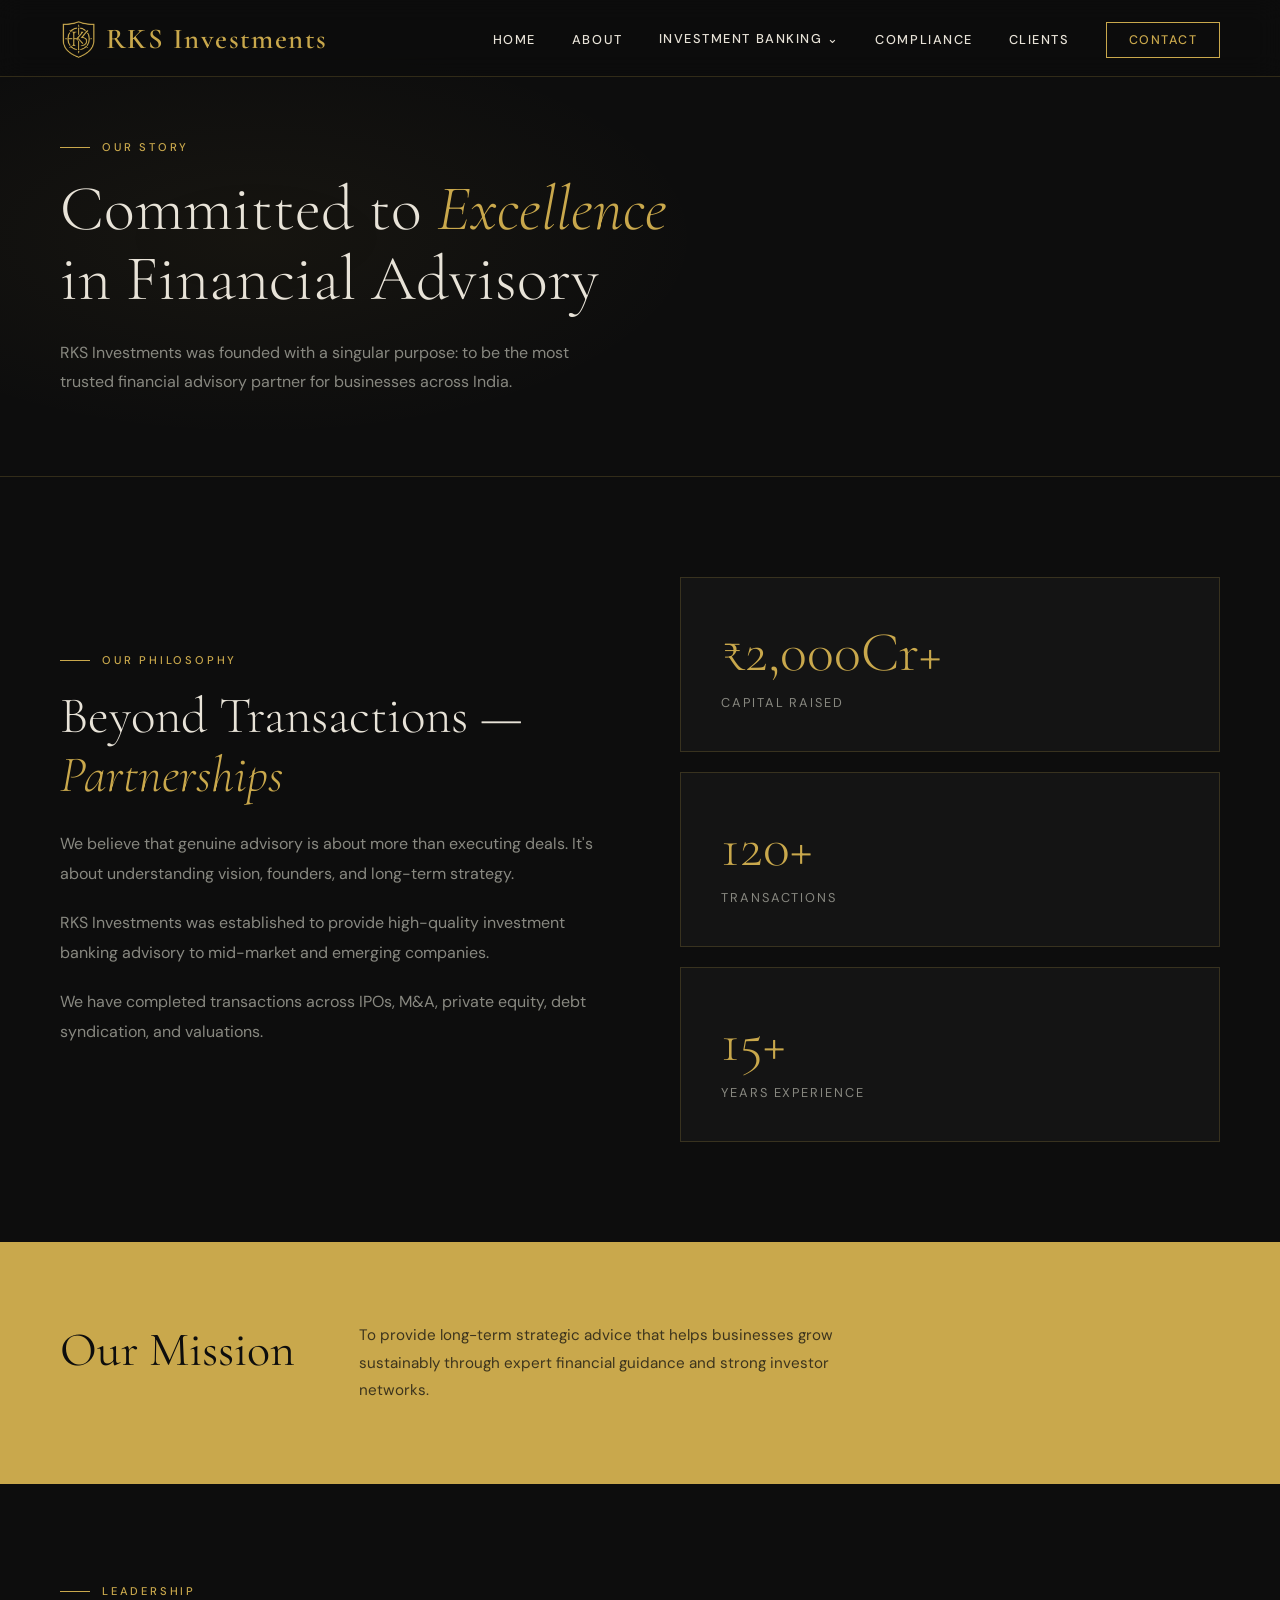
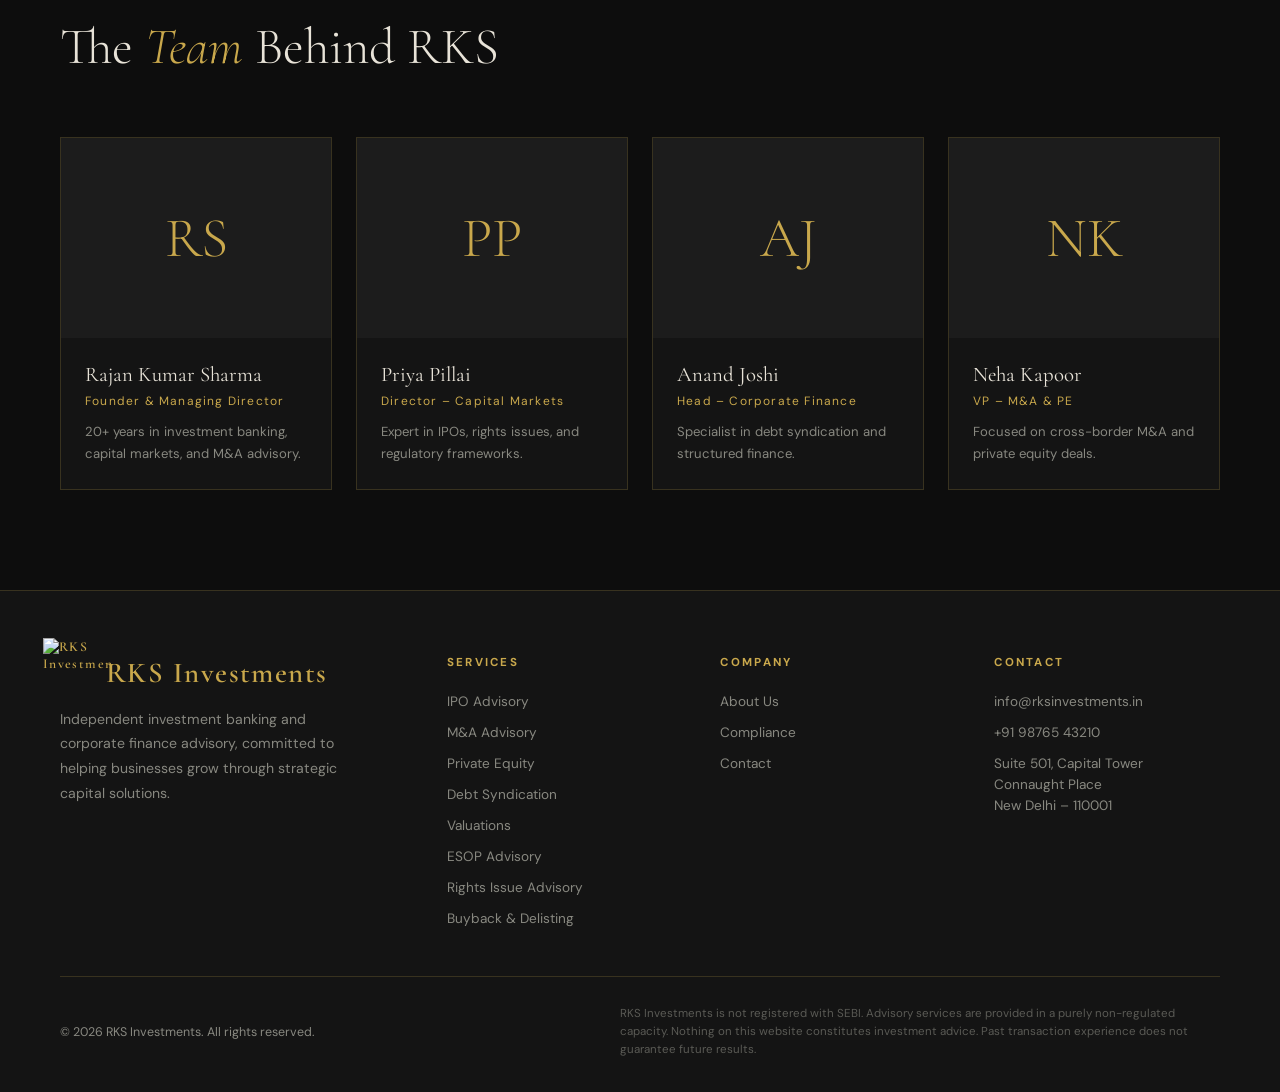
==== about.html @ 019c29d3 "Add files via upload" ====
<!DOCTYPE html>
<html lang="en">

<head>
    <meta charset="UTF-8">
    <meta name="viewport" content="width=device-width, initial-scale=1.0">
    <title>RKS Investments — About</title>

    <!-- Google Fonts -->
    <link rel="preconnect" href="https://fonts.googleapis.com">
    <link
        href="https://fonts.googleapis.com/css2?family=Cormorant+Garamond:wght@300;400;600&family=DM+Sans:wght@300;400;500&display=swap"
        rel="stylesheet">

    <!-- Your CSS -->
    <link rel="stylesheet" href="style.css">
</head>

<body>
    <!-- ══════════════════════════════════════
     NAV
══════════════════════════════════════ -->
    <nav id="main-nav">
        <a class="logo" href="index.html">
            <div class="logo-mark"><img src="Logo.png" alt="RKS" height="70" width="70"></div>
            RKS Investments
        </a>

        <ul class="nav-links" id="nav-links">
            <li><a href="index.html">Home</a></li>
            <li><a href="about.html">About</a></li>

            <li class="nav-has-dropdown">
                <a href="#" class="nav-dropdown-trigger">Investment Banking &#8964;</a>

                <div class="nav-dropdown">
                    <a href="ipo.html">→ IPO Advisory</a><br>
                    <a href="M&A.html">→ Mergers & Acquisitions</a><br>
                    <a href="PE.html">→ Private Equity</a><br>
                    <a href="Debt.html">→ Debt Syndication</a><br>
                    <a href="Valuation.html">→ Valuations</a><br>
                    <a href="ESOP.html">→ ESOP Advisory</a><br>
                    <a href="right.html">→ Rights Issue</a><br>
                    <a href="buy.html">→ Buyback & Delisting</a><br>
                </div>
            </li>

            <li><a href="compliance.html">Compliance</a></li>
            <li><a href="client.html">Clients</a></li>
            <li><a href="form.html" class="nav-cta">Contact</a></li>
        </ul>

        <div class="hamburger" onclick="toggleMenu()">☰</div>
    </nav>


    <div id="page-about">

        <div class="ib-hero">
            <div class="section-tag">Our Story</div>
            <h1>Committed to <em>Excellence</em><br>in Financial Advisory</h1>
            <p>
                RKS Investments was founded with a singular purpose: to be the most trusted financial advisory partner
                for businesses across India.
            </p>
        </div>

        <section>
            <div class="about-grid">

                <div class="about-content">
                    <div class="section-tag">Our Philosophy</div>
                    <h2 class="section-title">Beyond Transactions —<br><em>Partnerships</em></h2>

                    <p>
                        We believe that genuine advisory is about more than executing deals. It's about understanding
                        vision, founders, and long-term strategy.
                    </p>

                    <p>
                        RKS Investments was established to provide high-quality investment banking advisory to
                        mid-market and emerging companies.
                    </p>

                    <p>
                        We have completed transactions across IPOs, M&amp;A, private equity, debt syndication, and
                        valuations.
                    </p>
                </div>

                <div class="stat-column">

                    <div class="stat-block">
                        <div class="stat-block__num">&#8377;2,000Cr+</div>
                        <div class="stat-block__label">Capital Raised</div>
                    </div>

                    <div class="stat-block">
                        <div class="stat-block__num">120+</div>
                        <div class="stat-block__label">Transactions</div>
                    </div>

                    <div class="stat-block">
                        <div class="stat-block__num">15+</div>
                        <div class="stat-block__label">Years Experience</div>
                    </div>

                </div>

            </div>
        </section>

        <div class="mission-band">
            <h2>Our Mission</h2>
            <p>
                To provide long-term strategic advice that helps businesses grow sustainably through expert financial
                guidance and strong investor networks.
            </p>
        </div>

        <section>
            <div class="section-tag">Leadership</div>
            <h2 class="section-title">The <em>Team</em> Behind RKS</h2>

            <div class="team-grid">

                <div class="team-card">
                    <div class="team-avatar">RS</div>
                    <div class="team-info">
                        <h3>Rajan Kumar Sharma</h3>
                        <div class="role">Founder &amp; Managing Director</div>
                        <p>20+ years in investment banking, capital markets, and M&amp;A advisory.</p>
                    </div>
                </div>

                <div class="team-card">
                    <div class="team-avatar">PP</div>
                    <div class="team-info">
                        <h3>Priya Pillai</h3>
                        <div class="role">Director – Capital Markets</div>
                        <p>Expert in IPOs, rights issues, and regulatory frameworks.</p>
                    </div>
                </div>

                <div class="team-card">
                    <div class="team-avatar">AJ</div>
                    <div class="team-info">
                        <h3>Anand Joshi</h3>
                        <div class="role">Head – Corporate Finance</div>
                        <p>Specialist in debt syndication and structured finance.</p>
                    </div>
                </div>

                <div class="team-card">
                    <div class="team-avatar">NK</div>
                    <div class="team-info">
                        <h3>Neha Kapoor</h3>
                        <div class="role">VP – M&amp;A &amp; PE</div>
                        <p>Focused on cross-border M&amp;A and private equity deals.</p>
                    </div>
                </div>

            </div>
        </section>

    </div>

    <!-- FOOTER -->
    <footer>
        <div class="footer-grid">
            <div class="footer-brand">
                <div class="logo logo--static">
                    <div class="logo-mark"><img src="logo.png" alt="RKS Investments" style="width: 70px; height: 70px;">
                    </div>
                    RKS Investments
                </div>
                <p>Independent investment banking and corporate finance advisory, committed to helping businesses grow
                    through
                    strategic capital solutions.</p>
            </div>
            <div class="footer-col">
                <h5>Services</h5>
                <ul>
                    <li><a href="ipo.html">IPO Advisory</a></li>
                    <li><a href="M&A.html">M&A Advisory</a></li>
                    <li><a href="PE.html">Private Equity</a></li>
                    <li><a href="Debt.html">Debt Syndication</a></li>
                    <li><a href="Valuation.html">Valuations</a></li>
                    <li><a href="ESOP.html">ESOP Advisory</a></li>
                    <li><a href="right.html">Rights Issue Advisory</a></li>
                    <li><a href="buy.html">Buyback & Delisting</a></li>
                </ul>
            </div>
            <div class="footer-col">
                <h5>Company</h5>
                <ul>
                    <li><a href="about.html">About Us</a></li>
                    <!-- <li><a href="client.html">Our Clients</a></li> -->
                    <li><a href="compliance.html">Compliance</a></li>
                    <li><a href="form.html">Contact</a></li>
                </ul>
            </div>
            <div class="footer-col">
                <h5>Contact</h5>
                <ul>
                    <li><a>info@rksinvestments.in</a></li>
                    <li><a>+91 98765 43210</a></li>
                    <li><a>Suite 501, Capital Tower<br>Connaught Place<br>New Delhi – 110001</a></li>
                </ul>
            </div>
        </div>
        <div class="footer-bottom">
            <p>&copy; 2026 RKS Investments. All rights reserved.</p>
            <p class="disc">RKS Investments is not registered with SEBI. Advisory services are provided in a purely
                non-regulated capacity. Nothing on this website constitutes investment advice. Past transaction
                experience
                does
                not guarantee future results.</p>
        </div>
    </footer>


    <script>
        /* Scroll shrink */
        window.addEventListener('scroll', () => {
            document.getElementById('main-nav').classList.toggle('scrolled', window.scrollY > 40);
        });

        /* Hamburger */
        function toggleMenu() {
            document.getElementById('nav-links').classList.toggle('open');
        }

        /* Close menu when clicking outside */
        document.addEventListener('click', e => {
            if (!e.target.closest('nav')) {
                document.getElementById('nav-links').classList.remove('open');
                closeAllDropdowns();
            }
        });

        /* Dropdown — click to open/close */
        document.querySelectorAll('.nav-dropdown-trigger').forEach(trigger => {
            trigger.addEventListener('click', function (e) {
                e.preventDefault();
                const li = this.closest('.nav-has-dropdown');
                const isOpen = li.classList.contains('dropdown-open');
                closeAllDropdowns();
                if (!isOpen) {
                    li.classList.add('dropdown-open');
                    this.setAttribute('aria-expanded', 'true');
                }
            });
        });

        function closeAllDropdowns() {
            document.querySelectorAll('.nav-has-dropdown').forEach(li => {
                li.classList.remove('dropdown-open');
                const trigger = li.querySelector('.nav-dropdown-trigger');
                if (trigger) trigger.setAttribute('aria-expanded', 'false');
            });
        }

        /* Close dropdown on Escape */
        document.addEventListener('keydown', e => {
            if (e.key === 'Escape') closeAllDropdowns();
        });
    </script>

</body>

</html>
---- style.css ----
/* ═══════════════════════════════════════════
   RKS Investments — Main Stylesheet
   ═══════════════════════════════════════════ */

/* ── TOKENS ── */
:root {
  --gold: #c9a84c;
  --gold-light: #e8c97a;
  --dark: #0d0d0d;
  --dark2: #141414;
  --dark3: #1c1c1c;
  --mid: #2a2a2a;
  --text: #e8e3d8;
  --muted: #888880;
  --border: rgba(201, 168, 76, 0.2);
}

/* ── RESET ── */
*,
*::before,
*::after {
  box-sizing: border-box;
  margin: 0;
  padding: 0;
}

html {
  scroll-behavior: smooth;
}

body {
  font-family: 'DM Sans', sans-serif;
  background: var(--dark);
  color: var(--text);
  overflow-x: hidden;
}

/* ══════════════════════════════════════
   NAV
══════════════════════════════════════ */
nav {
  position: fixed;
  top: 0;
  left: 0;
  right: 0;
  z-index: 1000;
  display: flex;
  align-items: center;
  justify-content: space-between;
  padding: 20px 60px;
  background: rgba(13, 13, 13, 0.92);
  backdrop-filter: blur(12px);
  border-bottom: 1px solid var(--border);
  transition: padding 0.3s;
}

nav.scrolled {
  padding: 14px 60px;
}

.logo {
  font-family: 'Cormorant Garamond', serif;
  font-size: 1.8rem;
  font-weight: 600;
  letter-spacing: 0.05em;
  color: var(--gold);
  text-decoration: none;
  display: flex;
  align-items: center;
  gap: 10px;
}

.logo-mark {
  width: 36px;
  height: 36px;
  /* border: 2px solid var(--gold); */
  display: flex;
  align-items: center;
  justify-content: center;
  font-size: 0.85rem;
  font-weight: 600;
  letter-spacing: 0.1em;
}

.nav-links {
  display: flex;
  align-items: center;
  gap: 36px;
  list-style: none;
}

.nav-links a {
  font-size: 0.8rem;
  font-weight: 500;
  letter-spacing: 0.12em;
  text-transform: uppercase;
  color: var(--text);
  text-decoration: none;
  transition: color 0.2s;
  position: relative;
}

.nav-links a::after {
  content: '';
  position: absolute;
  bottom: -4px;
  left: 0;
  right: 0;
  height: 1px;
  background: var(--gold);
  transform: scaleX(0);
  transition: transform 0.2s;
}

.nav-links a:hover {
  color: var(--gold);
}

.nav-links a:hover::after {
  transform: scaleX(1);
}

.nav-cta {
  padding: 9px 22px;
  border: 1px solid var(--gold);
  color: var(--gold) !important;
  font-size: 0.78rem !important;
  letter-spacing: 0.15em;
  transition: all 0.2s !important;
}

.nav-cta:hover {
  background: var(--gold) !important;
  color: var(--dark) !important;
}

.nav-cta::after {
  display: none !important;
}

.hamburger {
  display: none;
  flex-direction: column;
  gap: 5px;
  cursor: pointer;
}

.hamburger span {
  width: 24px;
  height: 1px;
  background: var(--text);
  transition: all 0.3s;
}

/* ══════════════════════════════════════
   PAGE TRANSITIONS
══════════════════════════════════════ */
.page {
  display: none;
  animation: fadeUp 0.5s ease;
}

.page.active {
  display: block;
}

@keyframes fadeUp {
  from {
    opacity: 0;
    transform: translateY(20px);
  }

  to {
    opacity: 1;
    transform: translateY(0);
  }
}

/* ══════════════════════════════════════
   HERO
══════════════════════════════════════ */
.hero {
  min-height: 100vh;
  display: flex;
  align-items: center;
  position: relative;
  overflow: hidden;
  padding: 120px 60px 80px;
}

.hero-bg {
  position: absolute;
  inset: 0;
  pointer-events: none;
  background:
    radial-gradient(ellipse 60% 60% at 70% 50%, rgba(201, 168, 76, 0.06) 0%, transparent 70%),
    radial-gradient(ellipse 40% 80% at 90% 10%, rgba(201, 168, 76, 0.04) 0%, transparent 60%),
    linear-gradient(135deg, #0d0d0d 0%, #141414 50%, #0d0d0d 100%);
}

.hero-grid {
  position: absolute;
  inset: 0;
  pointer-events: none;
  background-image:
    linear-gradient(rgba(201, 168, 76, 0.04) 1px, transparent 1px),
    linear-gradient(90deg, rgba(201, 168, 76, 0.04) 1px, transparent 1px);
  background-size: 80px 80px;
  mask-image: radial-gradient(ellipse 80% 80% at 50% 50%, black, transparent);
}

.hero-content {
  position: relative;
  max-width: 700px;
}

.hero-eyebrow {
  font-size: 0.72rem;
  font-weight: 500;
  letter-spacing: 0.25em;
  text-transform: uppercase;
  color: var(--gold);
  display: flex;
  align-items: center;
  gap: 12px;
  margin-bottom: 28px;
}

.hero-eyebrow::before {
  content: '';
  display: block;
  width: 40px;
  height: 1px;
  background: var(--gold);
}

.hero h1 {
  font-family: 'Cormorant Garamond', serif;
  font-size: clamp(3.2rem, 7vw, 6rem);
  font-weight: 300;
  line-height: 1.05;
  color: var(--text);
  margin-bottom: 28px;
}

.hero h1 em {
  font-style: italic;
  color: var(--gold);
}

.hero-sub {
  font-size: 1.05rem;
  font-weight: 300;
  line-height: 1.75;
  color: var(--muted);
  max-width: 480px;
  margin-bottom: 48px;
}

.hero-actions {
  display: flex;
  gap: 16px;
  align-items: center;
  flex-wrap: wrap;
}

.hero-stats {
  position: absolute;
  right: 60px;
  bottom: 80px;
  display: flex;
  gap: 48px;
}

.stat {
  text-align: right;
}

.stat-num {
  font-family: 'Cormorant Garamond', serif;
  font-size: 3rem;
  font-weight: 300;
  color: var(--gold);
  line-height: 1;
}

.stat-label {
  font-size: 0.7rem;
  letter-spacing: 0.15em;
  text-transform: uppercase;
  color: var(--muted);
  margin-top: 6px;
}

/* ══════════════════════════════════════
   BUTTONS
══════════════════════════════════════ */
.btn-primary {
  padding: 14px 36px;
  background: var(--gold);
  color: var(--dark);
  font-size: 0.78rem;
  font-weight: 500;
  letter-spacing: 0.15em;
  text-transform: uppercase;
  border: none;
  cursor: pointer;
  transition: all 0.25s;
  text-decoration: none;
  display: inline-block;
}

.btn-primary:hover {
  background: var(--gold-light);
  transform: translateY(-1px);
}

.btn-ghost {
  padding: 14px 36px;
  background: transparent;
  border: 1px solid rgba(232, 227, 216, 0.25);
  color: var(--text);
  font-size: 0.78rem;
  font-weight: 500;
  letter-spacing: 0.15em;
  text-transform: uppercase;
  cursor: pointer;
  transition: all 0.25s;
  text-decoration: none;
  display: inline-block;
}

.btn-ghost:hover {
  border-color: var(--gold);
  color: var(--gold);
}

/* ══════════════════════════════════════
   SECTION COMMON
══════════════════════════════════════ */
section {
  padding: 100px 60px;
}

.section-tag {
  font-size: 0.7rem;
  font-weight: 500;
  letter-spacing: 0.25em;
  text-transform: uppercase;
  color: var(--gold);
  display: flex;
  align-items: center;
  gap: 12px;
  margin-bottom: 20px;
}

.section-tag::before {
  content: '';
  width: 30px;
  height: 1px;
  background: var(--gold);
}

.section-title {
  font-family: 'Cormorant Garamond', serif;
  font-size: clamp(2.2rem, 4vw, 3.5rem);
  font-weight: 300;
  line-height: 1.15;
  margin-bottom: 24px;
}

.section-title em {
  font-style: italic;
  color: var(--gold);
}

.divider {
  height: 1px;
  background: var(--border);
  margin: 0 60px;
}

/* ══════════════════════════════════════
   SERVICES — HOME OVERVIEW
══════════════════════════════════════ */
.services-intro {
  max-width: 640px;
  margin-bottom: 64px;
}

.services-intro p {
  font-size: 1rem;
  color: var(--muted);
  line-height: 1.8;
}

.services-grid {
  display: grid;
  grid-template-columns: repeat(auto-fill, minmax(280px, 1fr));
  gap: 2px;
}

.service-card {
  background: var(--dark2);
  padding: 40px 36px;
  border: 1px solid var(--border);
  position: relative;
  overflow: hidden;
  cursor: pointer;
  transition: all 0.3s;
}

.service-card::before {
  content: '';
  position: absolute;
  top: 0;
  left: 0;
  right: 0;
  height: 2px;
  background: var(--gold);
  transform: scaleX(0);
  transition: transform 0.3s;
}

.service-card:hover {
  background: var(--dark3);
  transform: translateY(-3px);
}

.service-card:hover::before {
  transform: scaleX(1);
}

.service-icon {
  width: 44px;
  height: 44px;
  border: 1px solid var(--border);
  display: flex;
  align-items: center;
  justify-content: center;
  margin-bottom: 20px;
  font-size: 1.2rem;
  transition: border-color 0.3s;
}

.service-card:hover .service-icon {
  border-color: var(--gold);
}

.service-card h3 {
  font-family: 'Cormorant Garamond', serif;
  font-size: 1.35rem;
  font-weight: 400;
  margin-bottom: 12px;
  color: var(--text);
}

.service-card p {
  font-size: 0.85rem;
  color: var(--muted);
  line-height: 1.7;
}

.service-num {
  position: absolute;
  top: 32px;
  right: 32px;
  font-family: 'Cormorant Garamond', serif;
  font-size: 3rem;
  font-weight: 300;
  color: rgba(201, 168, 76, 0.08);
  line-height: 1;
}

/* ══════════════════════════════════════
   ABOUT — SHARED
══════════════════════════════════════ */
.about-grid {
  display: grid;
  grid-template-columns: 1fr 1fr;
  gap: 80px;
  align-items: center;
}

.about-visual {
  position: relative;
  height: 480px;
}

.about-box {
  position: absolute;
  background: var(--dark2);
  border: 1px solid var(--border);
  padding: 40px;
}

.about-box-main {
  inset: 0;
  display: flex;
  align-items: center;
  justify-content: center;
}

.about-box-main .big-text {
  font-family: 'Cormorant Garamond', serif;
  font-size: 5rem;
  font-weight: 300;
  color: var(--gold);
  opacity: 0.6;
  text-align: center;
  line-height: 1;
}

.about-box-accent {
  bottom: -20px;
  right: -20px;
  width: 180px;
  height: 120px;
  background: var(--gold);
  display: flex;
  align-items: center;
  justify-content: center;
  flex-direction: column;
  z-index: 2;
}

.about-box-accent .num {
  font-family: 'Cormorant Garamond', serif;
  font-size: 2.8rem;
  font-weight: 600;
  color: var(--dark);
  line-height: 1;
}

.about-box-accent .label {
  font-size: 0.65rem;
  letter-spacing: 0.15em;
  color: var(--dark);
  margin-top: 4px;
}

.about-content p {
  font-size: 1rem;
  color: var(--muted);
  line-height: 1.85;
  margin-bottom: 20px;
}

.about-values {
  display: flex;
  flex-direction: column;
  gap: 16px;
  margin-top: 40px;
}

.value-item {
  display: flex;
  gap: 16px;
  align-items: flex-start;
}

.value-dot {
  width: 6px;
  height: 6px;
  background: var(--gold);
  border-radius: 50%;
  flex-shrink: 0;
  margin-top: 8px;
}

.value-item span {
  font-size: 0.9rem;
  color: var(--text);
}

/* ══════════════════════════════════════
   TESTIMONIALS
══════════════════════════════════════ */
.testimonials-bg {
  background: var(--dark2);
}

.testimonials-grid {
  display: grid;
  grid-template-columns: repeat(auto-fill, minmax(320px, 1fr));
  gap: 24px;
  margin-top: 60px;
}

.tcard {
  background: var(--dark);
  border: 1px solid var(--border);
  padding: 36px;
  position: relative;
}

.tcard::before {
  content: '"';
  position: absolute;
  top: 20px;
  right: 28px;
  font-family: 'Cormorant Garamond', serif;
  font-size: 5rem;
  color: rgba(201, 168, 76, 0.12);
  line-height: 1;
}

.tcard p {
  font-size: 0.92rem;
  color: var(--muted);
  line-height: 1.8;
  margin-bottom: 24px;
}

.tcard-author {
  font-size: 0.78rem;
  font-weight: 500;
  letter-spacing: 0.1em;
  color: var(--gold);
}

.tcard-role {
  font-size: 0.75rem;
  color: var(--muted);
  margin-top: 4px;
}

.stars {
  color: var(--gold);
  font-size: 0.8rem;
  margin-bottom: 16px;
}

/* ══════════════════════════════════════
   CONTACT
══════════════════════════════════════ */
.contact-grid {
  display: grid;
  grid-template-columns: 1fr 1fr;
  gap: 80px;
}

.contact-info p {
  font-size: 1rem;
  color: var(--muted);
  line-height: 1.8;
  margin-bottom: 40px;
}

.contact-details {
  display: flex;
  flex-direction: column;
  gap: 24px;
}

.contact-item {
  display: flex;
  gap: 16px;
  align-items: flex-start;
}

.contact-icon {
  width: 40px;
  height: 40px;
  border: 1px solid var(--border);
  display: flex;
  align-items: center;
  justify-content: center;
  flex-shrink: 0;
  font-size: 1rem;
}

.contact-item-text {
  font-size: 0.88rem;
  color: var(--muted);
  line-height: 1.6;
}

.contact-item-label {
  font-size: 0.7rem;
  letter-spacing: 0.15em;
  color: var(--gold);
  margin-bottom: 4px;
  text-transform: uppercase;
}

.contact-form {
  display: flex;
  flex-direction: column;
  gap: 20px;
}

.form-row {
  display: grid;
  grid-template-columns: 1fr 1fr;
  gap: 16px;
}

.form-field {
  display: flex;
  flex-direction: column;
  gap: 8px;
}

.form-field label {
  font-size: 0.72rem;
  letter-spacing: 0.15em;
  text-transform: uppercase;
  color: var(--muted);
}

.form-field input,
.form-field textarea,
.form-field select {
  background: var(--dark2);
  border: 1px solid var(--border);
  color: var(--text);
  padding: 13px 16px;
  font-family: 'DM Sans', sans-serif;
  font-size: 0.9rem;
  outline: none;
  transition: border-color 0.2s;
  appearance: none;
}

.form-field input:focus,
.form-field textarea:focus,
.form-field select:focus {
  border-color: var(--gold);
}

.form-field textarea {
  resize: vertical;
  min-height: 120px;
}

.form-success {
  display: none;
  padding: 16px;
  background: rgba(201, 168, 76, 0.1);
  border: 1px solid var(--gold);
  color: var(--gold);
  font-size: 0.88rem;
  text-align: center;
}

/* ══════════════════════════════════════
   INVESTMENT BANKING PAGE
══════════════════════════════════════ */
.ib-hero {
  padding: 140px 60px 80px;
  background:
    radial-gradient(ellipse 50% 60% at 20% 50%, rgba(201, 168, 76, 0.05) 0%, transparent 70%),
    var(--dark);
  border-bottom: 1px solid var(--border);
}

.ib-hero h1 {
  font-family: 'Cormorant Garamond', serif;
  font-size: clamp(2.5rem, 5vw, 4.5rem);
  font-weight: 300;
  line-height: 1.1;
  max-width: 700px;
}

.ib-hero h1 em {
  font-style: italic;
  color: var(--gold);
}

.ib-hero p {
  font-size: 1rem;
  color: var(--muted);
  max-width: 520px;
  line-height: 1.8;
  margin-top: 24px;
}

.services-detail {
  padding: 80px 60px;
}

.service-detail-grid {
  display: grid;
  grid-template-columns: 1fr 1fr;
  gap: 2px;
}

.svc-item {
  padding: 48px 40px;
  border: 1px solid var(--border);
  background: var(--dark2);
  position: relative;
  transition: background 0.3s;
}

.svc-item:hover {
  background: var(--dark3);
}

.svc-item h3 {
  font-family: 'Cormorant Garamond', serif;
  font-size: 1.6rem;
  font-weight: 400;
  margin-bottom: 16px;
  color: var(--gold);
}

.svc-item p {
  font-size: 0.88rem;
  color: var(--muted);
  line-height: 1.8;
  margin-bottom: 20px;
}

.svc-list {
  list-style: none;
  display: flex;
  flex-direction: column;
  gap: 8px;
}

.svc-list li {
  font-size: 0.83rem;
  color: var(--text);
  padding-left: 16px;
  position: relative;
}

.svc-list li::before {
  content: '→';
  position: absolute;
  left: 0;
  color: var(--gold);
}

/* ══════════════════════════════════════
   COMPLIANCE PAGE
══════════════════════════════════════ */
.compliance-grid {
  display: grid;
  grid-template-columns: repeat(auto-fill, minmax(300px, 1fr));
  gap: 24px;
  margin-top: 60px;
}

.compliance-card {
  padding: 36px;
  border: 1px solid var(--border);
  background: var(--dark2);
  transition: border-color 0.3s;
}

.compliance-card:hover {
  border-color: var(--gold);
}

.compliance-card h3 {
  font-family: 'Cormorant Garamond', serif;
  font-size: 1.3rem;
  margin-bottom: 12px;
  color: var(--text);
}

.compliance-card p {
  font-size: 0.85rem;
  color: var(--muted);
  line-height: 1.7;
}

.badge {
  display: inline-block;
  padding: 4px 12px;
  background: rgba(201, 168, 76, 0.1);
  border: 1px solid var(--gold);
  color: var(--gold);
  font-size: 0.68rem;
  letter-spacing: 0.15em;
  text-transform: uppercase;
  margin-bottom: 16px;
}

.disclaimer-box {
  margin-top: 60px;
  padding: 36px;
  border: 1px solid rgba(255, 100, 100, 0.2);
  background: rgba(255, 100, 100, 0.03);
}

.disclaimer-box h4 {
  color: #e07070;
  font-size: 0.75rem;
  letter-spacing: 0.2em;
  text-transform: uppercase;
  margin-bottom: 12px;
}

.disclaimer-box p {
  font-size: 0.82rem;
  color: var(--muted);
  line-height: 1.75;
}

/* ══════════════════════════════════════
   CLIENTS PAGE
══════════════════════════════════════ */
.clients-intro {
  max-width: 600px;
  margin-bottom: 60px;
}

.clients-intro p {
  color: var(--muted);
  line-height: 1.8;
}

.sector-tabs {
  display: flex;
  gap: 4px;
  margin-bottom: 48px;
  flex-wrap: wrap;
}

.tab-btn {
  padding: 9px 22px;
  font-family: 'DM Sans', sans-serif;
  font-size: 0.78rem;
  letter-spacing: 0.1em;
  text-transform: uppercase;
  background: transparent;
  border: 1px solid var(--border);
  color: var(--muted);
  cursor: pointer;
  transition: all 0.2s;
}

.tab-btn.active,
.tab-btn:hover {
  border-color: var(--gold);
  color: var(--gold);
  background: rgba(201, 168, 76, 0.05);
}

.clients-mosaic {
  display: grid;
  grid-template-columns: repeat(auto-fill, minmax(200px, 1fr));
  gap: 16px;
}

.client-tile {
  padding: 28px 20px;
  border: 1px solid var(--border);
  background: var(--dark2);
  text-align: center;
  transition: all 0.3s;
}

.client-tile:hover {
  border-color: var(--gold);
  background: var(--dark3);
}

.client-tile-abbr {
  font-family: 'Cormorant Garamond', serif;
  font-size: 2.2rem;
  font-weight: 300;
  color: var(--gold);
  margin-bottom: 8px;
}

.client-tile-name {
  font-size: 0.78rem;
  color: var(--muted);
  letter-spacing: 0.08em;
}

.client-tile-type {
  font-size: 0.68rem;
  color: rgba(201, 168, 76, 0.6);
  letter-spacing: 0.1em;
  text-transform: uppercase;
  margin-top: 4px;
}

/* ══════════════════════════════════════
   ABOUT PAGE — TEAM & MISSION
══════════════════════════════════════ */
.team-grid {
  display: grid;
  grid-template-columns: repeat(auto-fill, minmax(260px, 1fr));
  gap: 24px;
  margin-top: 60px;
}

.team-card {
  border: 1px solid var(--border);
  background: var(--dark2);
  overflow: hidden;
  transition: border-color 0.3s;
}

.team-card:hover {
  border-color: var(--gold);
}

.team-avatar {
  height: 200px;
  background: var(--dark3);
  display: flex;
  align-items: center;
  justify-content: center;
  font-family: 'Cormorant Garamond', serif;
  font-size: 3.5rem;
  font-weight: 300;
  color: var(--gold);
}

.team-info {
  padding: 24px;
}

.team-info h3 {
  font-family: 'Cormorant Garamond', serif;
  font-size: 1.3rem;
  font-weight: 400;
}

.team-info .role {
  font-size: 0.75rem;
  color: var(--gold);
  letter-spacing: 0.1em;
  margin: 6px 0 12px;
}

.team-info p {
  font-size: 0.82rem;
  color: var(--muted);
  line-height: 1.65;
}

.mission-band {
  padding: 80px 60px;
  background: var(--gold);
  display: flex;
  gap: 64px;
  align-items: flex-start;
  flex-wrap: wrap;
}

.mission-band h2 {
  font-family: 'Cormorant Garamond', serif;
  font-size: clamp(2rem, 4vw, 3rem);
  font-weight: 400;
  color: var(--dark);
  max-width: 400px;
  line-height: 1.2;
}

.mission-band p {
  font-size: 0.95rem;
  color: rgba(13, 13, 13, 0.75);
  line-height: 1.8;
  max-width: 500px;
  flex: 1;
}

/* ══════════════════════════════════════
   FOOTER
══════════════════════════════════════ */
footer {
  background: var(--dark2);
  border-top: 1px solid var(--border);
  padding: 64px 60px 32px;
}

.footer-grid {
  display: grid;
  grid-template-columns: 1.5fr 1fr 1fr 1fr;
  gap: 48px;
  margin-bottom: 48px;
}

.footer-brand p {
  font-size: 0.88rem;
  color: var(--muted);
  line-height: 1.75;
  margin-top: 16px;
  max-width: 280px;
}

.footer-col h5 {
  font-size: 0.72rem;
  letter-spacing: 0.2em;
  text-transform: uppercase;
  color: var(--gold);
  margin-bottom: 20px;
}

.footer-col ul {
  list-style: none;
  display: flex;
  flex-direction: column;
  gap: 10px;
}

.footer-col li a {
  font-size: 0.85rem;
  color: var(--muted);
  text-decoration: none;
  transition: color 0.2s;
  cursor: pointer;
}

.footer-col li a:hover {
  color: var(--text);
}

.footer-bottom {
  border-top: 1px solid var(--border);
  padding-top: 28px;
  display: flex;
  justify-content: space-between;
  align-items: center;
  flex-wrap: wrap;
  gap: 12px;
}

.footer-bottom p {
  font-size: 0.78rem;
  color: var(--muted);
}

.footer-bottom .disc {
  font-size: 0.72rem;
  color: rgba(136, 136, 128, 0.6);
  max-width: 600px;
  line-height: 1.6;
}

/* ══════════════════════════════════════
   UTILITY & LAYOUT HELPERS
══════════════════════════════════════ */

/* Background variant */
.bg-dark2 {
  background: var(--dark2);
}

/* Centered section header block */
.section-center {
  text-align: center;
  margin-bottom: 8px;
}

.section-tag--center {
  justify-content: center;
}

.section-title--center {
  text-align: center;
}

/* CTA strip section */
.cta-strip {
  padding: 80px 60px;
  text-align: center;
  border-top: 1px solid var(--border);
}

.cta-strip__sub {
  color: var(--muted);
  margin: 0 auto 40px;
  max-width: 480px;
  font-size: 1rem;
  line-height: 1.7;
}

/* About page — stat column */
.stat-column {
  display: flex;
  flex-direction: column;
  gap: 20px;
}

.stat-block {
  padding: 40px;
  border: 1px solid var(--border);
  background: var(--dark2);
}

.stat-block__num {
  font-family: 'Cormorant Garamond', serif;
  font-size: 3.5rem;
  font-weight: 300;
  color: var(--gold);
}

.stat-block__label {
  font-size: 0.8rem;
  letter-spacing: 0.15em;
  color: var(--muted);
  text-transform: uppercase;
  margin-top: 8px;
}

/* Compliance — investor charter box */
.charter-box {
  margin-top: 48px;
  padding: 36px;
  border: 1px solid var(--border);
  background: var(--dark2);
}

.charter-box__title {
  font-family: 'Cormorant Garamond', serif;
  font-size: 1.5rem;
  font-weight: 400;
  margin-bottom: 16px;
  color: var(--text);
}

.charter-box__intro {
  color: var(--muted);
  font-size: 0.88rem;
  line-height: 1.8;
  margin-bottom: 24px;
}

.charter-tags {
  display: flex;
  flex-wrap: wrap;
  gap: 12px;
}

.charter-tag {
  padding: 8px 18px;
  border: 1px solid var(--border);
  font-size: 0.8rem;
  color: var(--muted);
}

/* Footer logo — non-link variant */
.logo--static {
  cursor: default;
  text-decoration: none;
}

/* ══════════════════════════════════════
   RESPONSIVE — MOBILE
══════════════════════════════════════ */
@media (max-width: 900px) {
  nav {
    padding: 16px 24px;
  }

  nav.scrolled {
    padding: 12px 24px;
  }

  .nav-links {
    display: none;
  }

  .nav-links.open {
    display: flex;
    flex-direction: column;
    gap: 0;
    position: fixed;
    top: 0;
    left: 0;
    right: 0;
    bottom: 0;
    background: var(--dark);
    z-index: 1100;
    padding: 80px 40px 40px;
    align-items: flex-start;
    justify-content: flex-start;
  }

  .nav-links.open li {
    width: 100%;
    border-bottom: 1px solid var(--border);
    padding: 16px 0;
  }

  .nav-links.open a {
    font-size: 1.2rem;
  }

  .hamburger {
    display: flex;
    z-index: 1200;
  }

  section {
    padding: 60px 24px;
  }

  .hero {
    padding: 100px 24px 60px;
  }

  .hero-stats {
    display: none;
  }

  .about-grid,
  .contact-grid,
  .service-detail-grid {
    grid-template-columns: 1fr;
    gap: 40px;
  }

  .footer-grid {
    grid-template-columns: 1fr 1fr;
  }

  .form-row {
    grid-template-columns: 1fr;
  }

  .ib-hero,
  .services-detail {
    padding: 100px 24px 60px;
  }

  footer {
    padding: 48px 24px 24px;
  }
}

/* ══════════════════════════════════════
   NAVIGATION DROPDOWN — ADD TO style.css
   Paste this block after your existing nav styles
══════════════════════════════════════ */

/* ── Dropdown trigger item ── */
.nav-has-dropdown {
  position: relative;
}

.nav-dropdown-trigger {
  display: flex;
  align-items: center;
  gap: 5px;
  cursor: pointer;
}

/* Chevron arrow */
.nav-chevron {
  font-size: 0.7rem;
  color: var(--muted);
  transition: transform 0.25s, color 0.2s;
  display: inline-block;
  line-height: 1;
  margin-top: 1px;
}

.nav-has-dropdown.dropdown-open .nav-chevron {
  transform: rotate(180deg);
  color: var(--gold);
}

/* ── Dropdown panel ── */
.nav-dropdown {
  position: absolute;
  top: calc(100% + 18px);
  left: 50%;
  transform: translateX(-50%);
  min-width: 680px;
  background: rgba(18, 18, 18, 0.97);
  backdrop-filter: blur(16px);
  -webkit-backdrop-filter: blur(16px);
  border: 1px solid var(--border);
  box-shadow: 0 24px 60px rgba(0, 0, 0, 0.55);
  opacity: 0;
  visibility: hidden;
  pointer-events: none;
  transform: translateX(-50%) translateY(-8px);
  transition: opacity 0.22s ease, transform 0.22s ease, visibility 0.22s;
  z-index: 200;
}

/* Open state */
.nav-has-dropdown.dropdown-open .nav-dropdown {
  opacity: 1;
  visibility: visible;
  pointer-events: auto;
  transform: translateX(-50%) translateY(0);
}

/* Arrow notch at top */
.nav-dropdown::before {
  content: '';
  position: absolute;
  top: -6px;
  left: 50%;
  transform: translateX(-50%) rotate(45deg);
  width: 10px;
  height: 10px;
  background: rgba(18, 18, 18, 0.97);
  border-top: 1px solid var(--border);
  border-left: 1px solid var(--border);
}

/* ── Inner layout — 3 columns ── */
.nav-dropdown-inner {
  display: flex;
  padding: 28px 24px;
  gap: 0;
}

/* ── Column ── */
.nav-dropdown-col {
  flex: 1;
  display: flex;
  flex-direction: column;
  gap: 4px;
  padding: 0 20px;
}

.nav-dropdown-col:first-child {
  padding-left: 0;
}

.nav-dropdown-col:last-child {
  padding-right: 0;
}

/* Column title */
.nav-dropdown-col-title {
  font-size: 0.62rem;
  font-weight: 500;
  letter-spacing: 0.22em;
  text-transform: uppercase;
  color: var(--gold);
  padding-bottom: 12px;
  margin-bottom: 4px;
  border-bottom: 1px solid var(--border);
}

/* ── Vertical divider between columns ── */
.nav-dropdown-divider {
  width: 1px;
  background: var(--border);
  margin: 4px 0;
  flex-shrink: 0;
}

/* ── Dropdown item ── */
.nav-dropdown-item {
  display: flex;
  align-items: flex-start;
  gap: 10px;
  padding: 10px 10px;
  text-decoration: none;
  border-radius: 0;
  transition: background 0.18s;
  border: 1px solid transparent;
}

.nav-dropdown-item:hover {
  background: rgba(201, 168, 76, 0.05);
  border-color: var(--border);
}

/* Kill the underline pseudo-element from global nav a styles */
.nav-dropdown-item::after {
  display: none !important;
}

.nav-dropdown-item__icon {
  font-size: 0.5rem;
  color: var(--gold);
  margin-top: 5px;
  flex-shrink: 0;
  opacity: 0;
  transition: opacity 0.18s;
}

.nav-dropdown-item:hover .nav-dropdown-item__icon {
  opacity: 1;
}

.nav-dropdown-item strong {
  display: block;
  font-size: 0.8rem;
  font-weight: 500;
  color: var(--text);
  letter-spacing: 0.04em;
  margin-bottom: 2px;
  transition: color 0.18s;
}

.nav-dropdown-item em {
  display: block;
  font-style: normal;
  font-size: 0.72rem;
  color: var(--muted);
  line-height: 1.4;
}

.nav-dropdown-item:hover strong {
  color: var(--gold);
}

/* ══════════════════════════════════════
   MOBILE — dropdown becomes accordion
══════════════════════════════════════ */
@media (max-width: 900px) {

  /* The dropdown panel sits inline when mobile menu is open */
  .nav-dropdown {
    position: static;
    transform: none !important;
    min-width: auto;
    width: 100%;
    box-shadow: none;
    backdrop-filter: none;
    background: var(--dark3);
    border: none;
    border-top: 1px solid var(--border);
    border-bottom: 1px solid var(--border);
    opacity: 1;
    visibility: visible;
    pointer-events: auto;
    /* Hidden by default on mobile — show only when open */
    display: none;
    margin-bottom: 4px;
  }

  .nav-has-dropdown.dropdown-open .nav-dropdown {
    display: block;
  }

  /* Remove notch arrow on mobile */
  .nav-dropdown::before {
    display: none;
  }

  /* Stack columns vertically */
  .nav-dropdown-inner {
    flex-direction: column;
    padding: 12px 16px;
    gap: 0;
  }

  .nav-dropdown-col {
    padding: 8px 0;
    border-bottom: 1px solid var(--border);
  }

  .nav-dropdown-col:last-child {
    border-bottom: none;
  }

  .nav-dropdown-divider {
    display: none;
  }

  .nav-dropdown-item {
    padding: 8px 4px;
  }

  .nav-dropdown-item strong {
    font-size: 0.85rem;
  }

  .nav-dropdown-item em {
    display: none;
  }

  /* hide subtitle on mobile for space */

  /* Keep chevron visible on mobile */
  .nav-chevron {
    display: inline-block;
  }
}
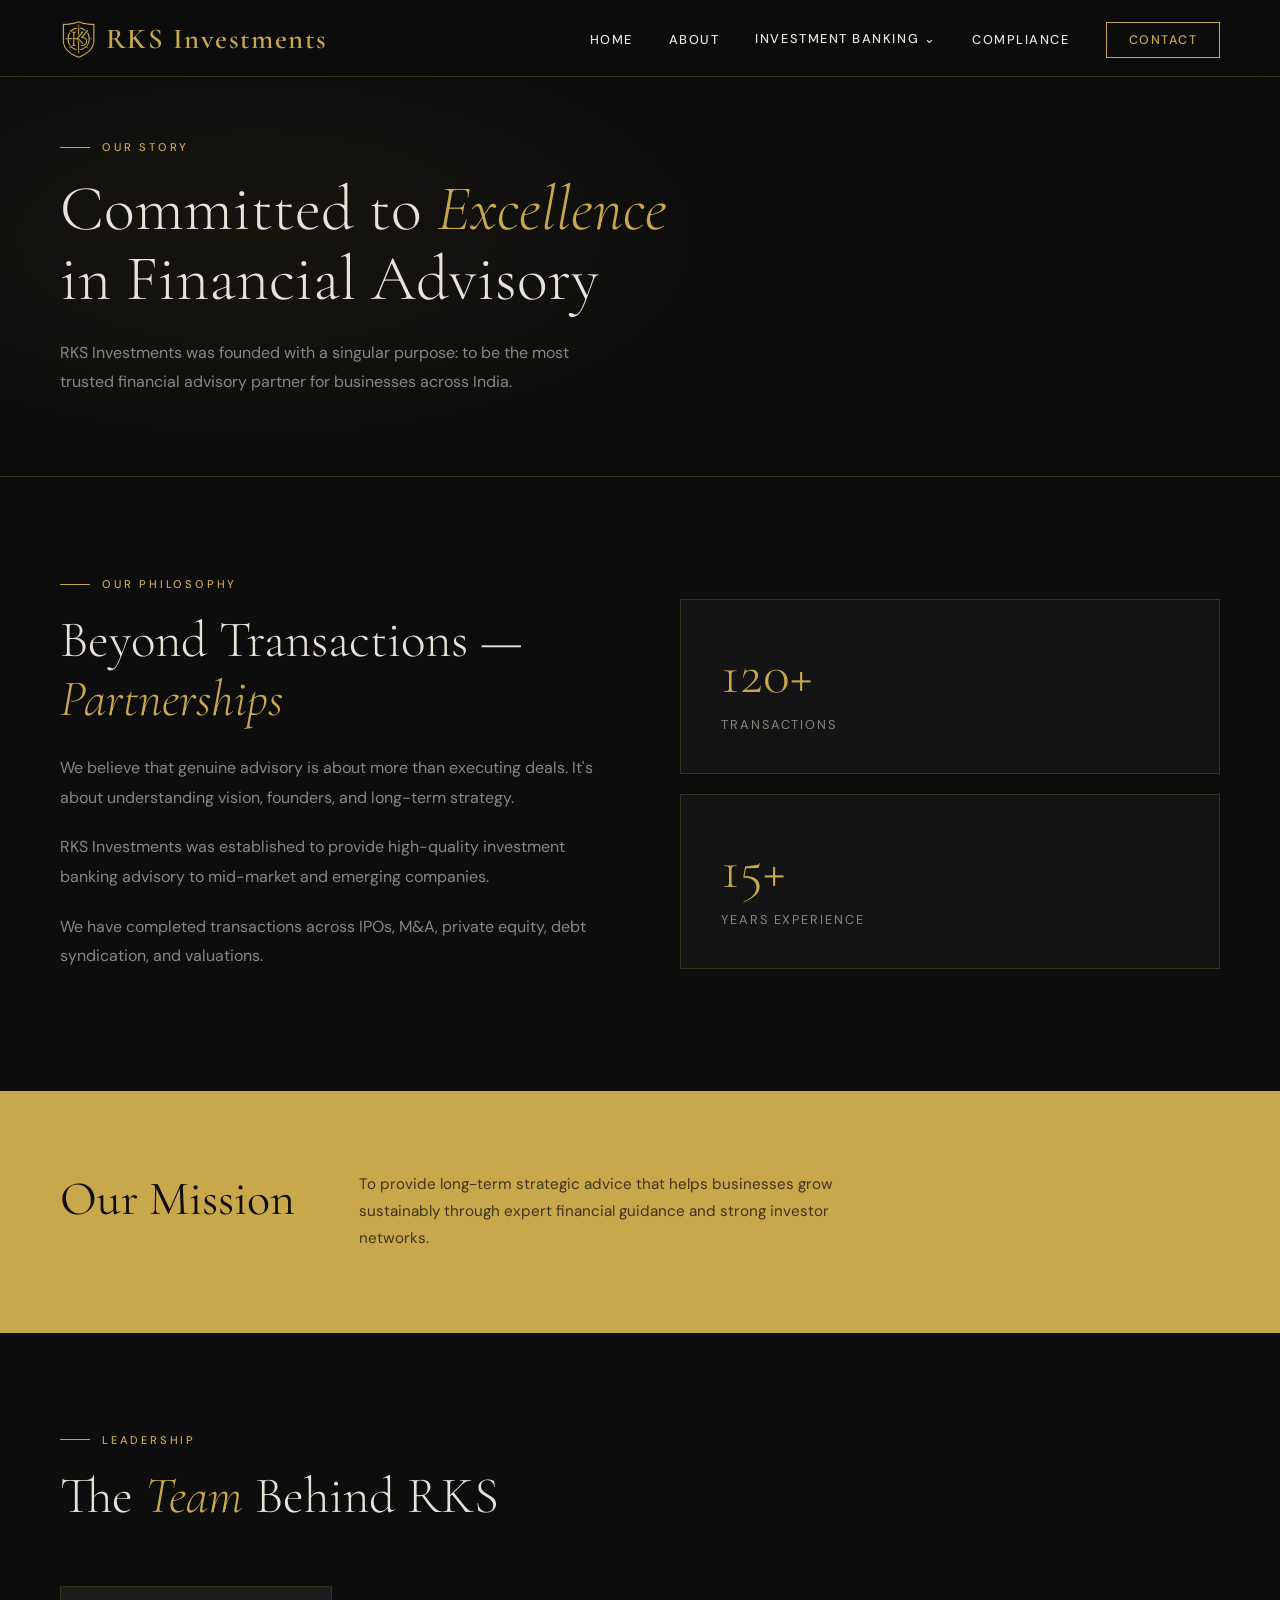
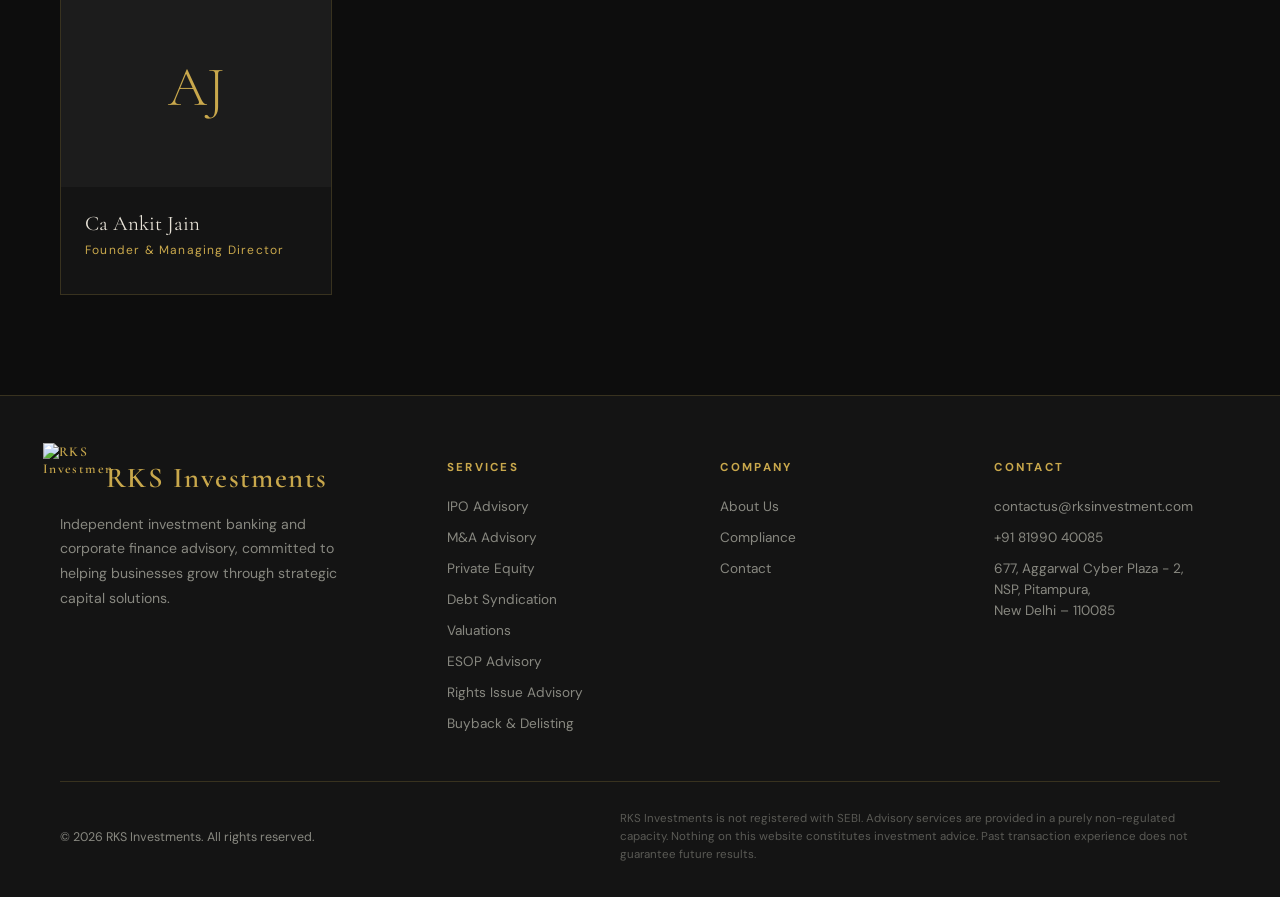
==== commit f1f3e5ca: "Add files via upload" ====
--- a/about.html
+++ b/about.html
@@ -17,9 +17,9 @@
 </head>
 
 <body>
-    <!-- ══════════════════════════════════════
+    <!--  
      NAV
-══════════════════════════════════════ -->
+  -->
     <nav id="main-nav">
         <a class="logo" href="index.html">
             <div class="logo-mark"><img src="Logo.png" alt="RKS" height="70" width="70"></div>
@@ -46,7 +46,7 @@
             </li>
 
             <li><a href="compliance.html">Compliance</a></li>
-            <li><a href="client.html">Clients</a></li>
+            <!-- <li><a href="client.html">Clients</a></li> -->
             <li><a href="form.html" class="nav-cta">Contact</a></li>
         </ul>
 
@@ -91,11 +91,6 @@
                 <div class="stat-column">
 
                     <div class="stat-block">
-                        <div class="stat-block__num">&#8377;2,000Cr+</div>
-                        <div class="stat-block__label">Capital Raised</div>
-                    </div>
-
-                    <div class="stat-block">
                         <div class="stat-block__num">120+</div>
                         <div class="stat-block__label">Transactions</div>
                     </div>
@@ -125,38 +120,11 @@
             <div class="team-grid">
 
                 <div class="team-card">
-                    <div class="team-avatar">RS</div>
-                    <div class="team-info">
-                        <h3>Rajan Kumar Sharma</h3>
-                        <div class="role">Founder &amp; Managing Director</div>
-                        <p>20+ years in investment banking, capital markets, and M&amp;A advisory.</p>
-                    </div>
-                </div>
-
-                <div class="team-card">
-                    <div class="team-avatar">PP</div>
-                    <div class="team-info">
-                        <h3>Priya Pillai</h3>
-                        <div class="role">Director – Capital Markets</div>
-                        <p>Expert in IPOs, rights issues, and regulatory frameworks.</p>
-                    </div>
-                </div>
-
-                <div class="team-card">
                     <div class="team-avatar">AJ</div>
                     <div class="team-info">
-                        <h3>Anand Joshi</h3>
-                        <div class="role">Head – Corporate Finance</div>
-                        <p>Specialist in debt syndication and structured finance.</p>
-                    </div>
-                </div>
-
-                <div class="team-card">
-                    <div class="team-avatar">NK</div>
-                    <div class="team-info">
-                        <h3>Neha Kapoor</h3>
-                        <div class="role">VP – M&amp;A &amp; PE</div>
-                        <p>Focused on cross-border M&amp;A and private equity deals.</p>
+                        <h3>Ca Ankit Jain</h3>
+                        <div class="role">Founder &amp; Managing Director</div>
+
                     </div>
                 </div>
 
@@ -203,9 +171,9 @@
             <div class="footer-col">
                 <h5>Contact</h5>
                 <ul>
-                    <li><a>info@rksinvestments.in</a></li>
-                    <li><a>+91 98765 43210</a></li>
-                    <li><a>Suite 501, Capital Tower<br>Connaught Place<br>New Delhi – 110001</a></li>
+                    <li><a>contactus@rksinvestment.com</a></li>
+                    <li><a>+91 81990 40085</a></li>
+                    <li><a>677, Aggarwal Cyber Plaza - 2,<br>NSP, Pitampura,<br>New Delhi – 110085</a></li>
                 </ul>
             </div>
         </div>
